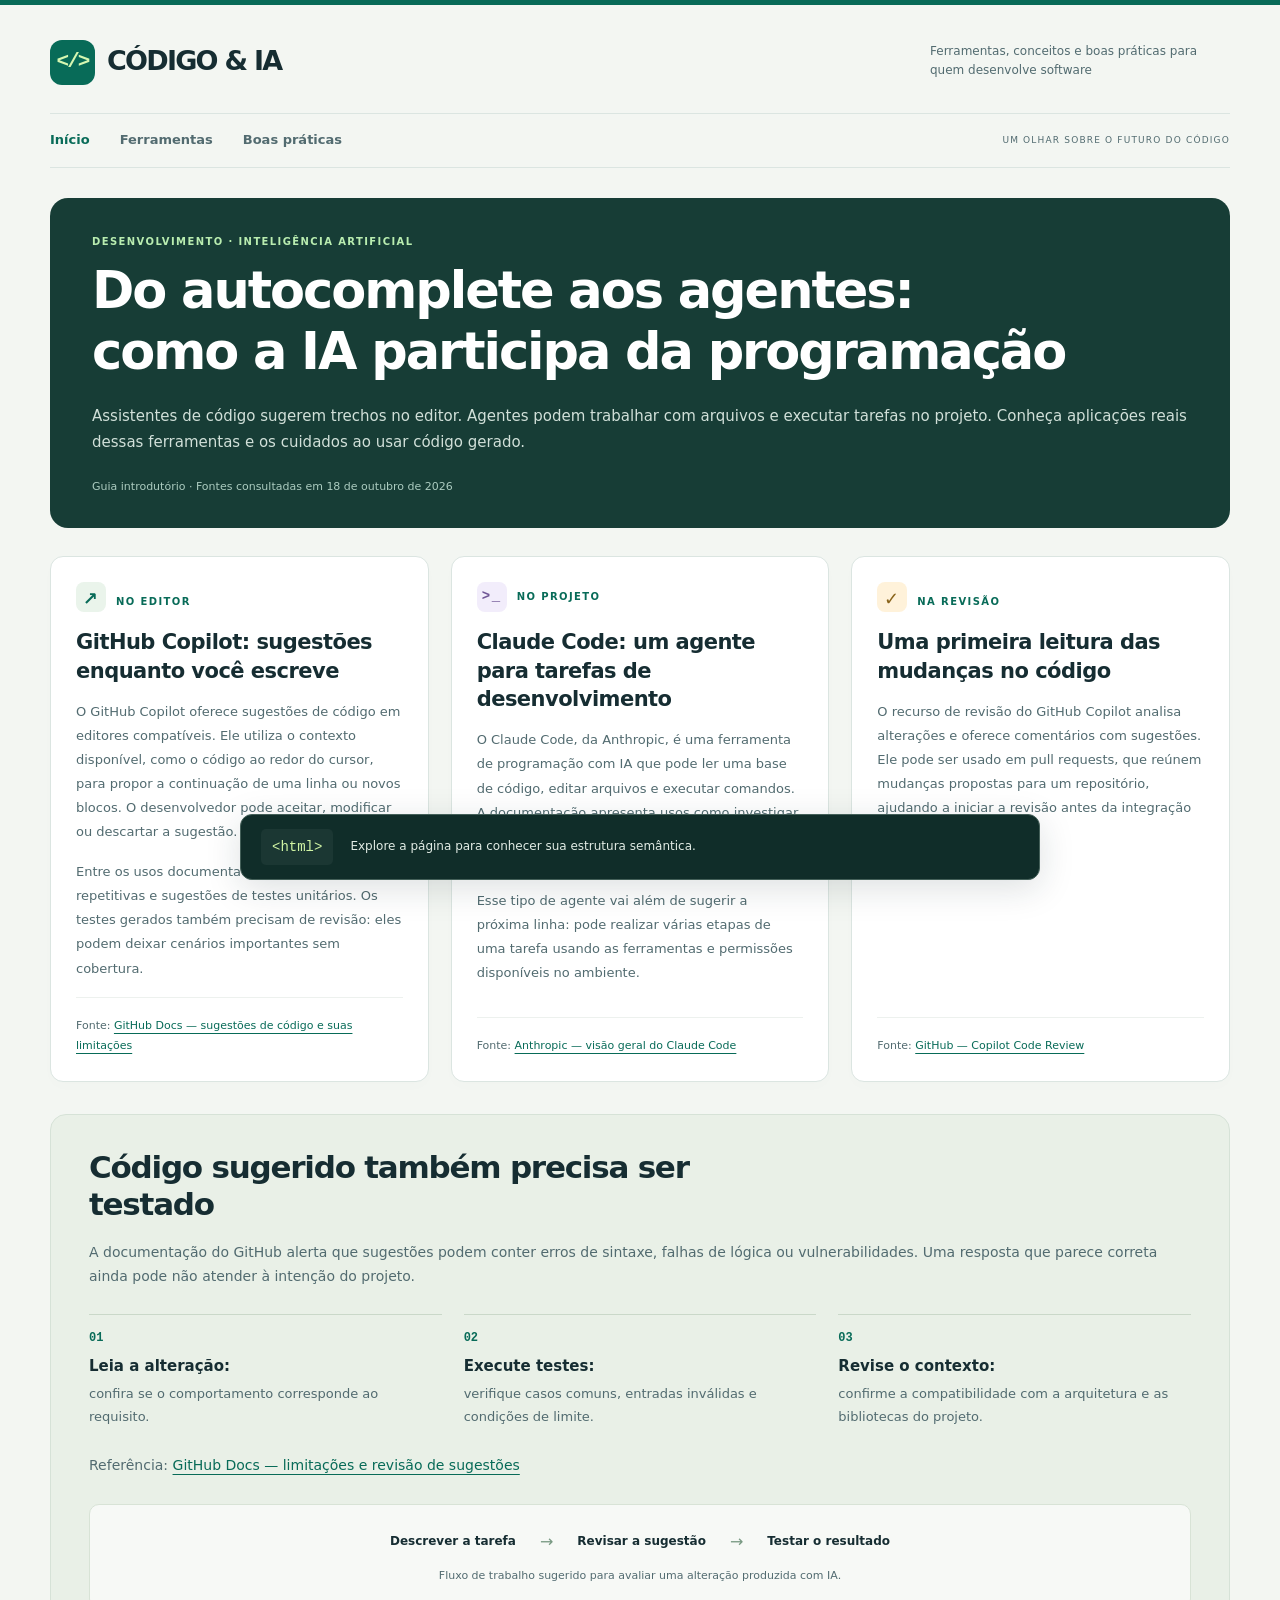
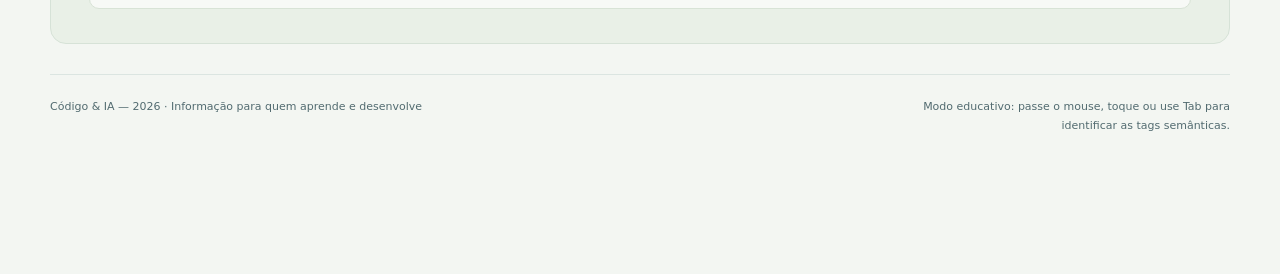
==== unidades-curriculares/uc2-construir-aplicacoes-frontend/Código Aula/index.html @ 323e8177 "revisão html semantico" ====
<!DOCTYPE html>
<html lang="pt-BR">
<head>
  <meta charset="UTF-8">
  <meta name="viewport" content="width=device-width, initial-scale=1.0">
  <meta name="description" content="Informações sobre ferramentas de IA para desenvolvimento, revisão de código e boas práticas, com fontes oficiais.">
  <title>Código & IA | Inteligência artificial no desenvolvimento</title>
  <link rel="stylesheet" href="style.css">
  <script src="script.js" defer></script>
</head>
<body>
  <div class="portal">
    <!-- Cabeçalho da página: apresenta o tema principal. -->
    <header id="inicio" data-tag="header" tabindex="0">
      <h1>CÓDIGO & IA</h1>
      <p>Ferramentas, conceitos e boas práticas para quem desenvolve software</p>
    </header>

    <!-- Navegação: reúne os links para as áreas da página. -->
    <nav aria-label="Navegação principal" data-tag="nav" tabindex="0">
      <a href="#inicio">Início</a><span aria-hidden="true">|</span>
      <a href="#conteudo">Ferramentas</a><span aria-hidden="true">|</span>
      <a href="#boas-praticas">Boas práticas</a>
    </nav>

    <!-- Conteúdo principal e único desta página. -->
    <main id="conteudo" data-tag="main" tabindex="0">
      <section aria-labelledby="titulo-tema" data-tag="section" tabindex="0">
        <p class="editoria">DESENVOLVIMENTO · INTELIGÊNCIA ARTIFICIAL</p>
        <h2 id="titulo-tema">Do autocomplete aos agentes: como a IA participa da programação</h2>
        <p>Assistentes de código sugerem trechos no editor. Agentes podem trabalhar com arquivos e executar tarefas no projeto. Conheça aplicações reais dessas ferramentas e os cuidados ao usar código gerado.</p>
        <p class="metadados">Guia introdutório · Fontes consultadas em <time datetime="2026-10-18">18 de outubro de 2026</time></p>

        <article data-tag="article" tabindex="0">
          <p class="editoria">NO EDITOR</p>
          <h3>GitHub Copilot: sugestões enquanto você escreve</h3>
          <p>O GitHub Copilot oferece sugestões de código em editores compatíveis. Ele utiliza o contexto disponível, como o código ao redor do cursor, para propor a continuação de uma linha ou novos blocos. O desenvolvedor pode aceitar, modificar ou descartar a sugestão.</p>
          <p>Entre os usos documentados estão tarefas repetitivas e sugestões de testes unitários. Os testes gerados também precisam de revisão: eles podem deixar cenários importantes sem cobertura.</p>
          <p class="fonte">Fonte: <a href="https://docs.github.com/en/copilot/responsible-use/inline-suggestions">GitHub Docs — sugestões de código e suas limitações</a></p>
        </article>

        <article data-tag="article" tabindex="0">
          <p class="editoria">NO PROJETO</p>
          <h3>Claude Code: um agente para tarefas de desenvolvimento</h3>
          <p>O Claude Code, da Anthropic, é uma ferramenta de programação com IA que pode ler uma base de código, editar arquivos e executar comandos. A documentação apresenta usos como investigar erros, implementar funcionalidades e automatizar tarefas de desenvolvimento.</p>
          <p>Esse tipo de agente vai além de sugerir a próxima linha: pode realizar várias etapas de uma tarefa usando as ferramentas e permissões disponíveis no ambiente.</p>
          <p class="fonte">Fonte: <a href="https://code.claude.com/docs/en/overview">Anthropic — visão geral do Claude Code</a></p>
        </article>

        <article data-tag="article" tabindex="0">
          <p class="editoria">NA REVISÃO</p>
          <h3>Uma primeira leitura das mudanças no código</h3>
          <p>O recurso de revisão do GitHub Copilot analisa alterações e oferece comentários com sugestões. Ele pode ser usado em pull requests, que reúnem mudanças propostas para um repositório, ajudando a iniciar a revisão antes da integração do código.</p>
          <p class="fonte">Fonte: <a href="https://github.com/features/copilot/code-review">GitHub — Copilot Code Review</a></p>
        </article>
      </section>

      <section id="boas-praticas" aria-labelledby="titulo-praticas" data-tag="section" tabindex="0">
        <h2 id="titulo-praticas">Código sugerido também precisa ser testado</h2>
        <p>A documentação do GitHub alerta que sugestões podem conter erros de sintaxe, falhas de lógica ou vulnerabilidades. Uma resposta que parece correta ainda pode não atender à intenção do projeto.</p>
        <ul>
          <li><strong>Leia a alteração:</strong> confira se o comportamento corresponde ao requisito.</li>
          <li><strong>Execute testes:</strong> verifique casos comuns, entradas inválidas e condições de limite.</li>
          <li><strong>Revise o contexto:</strong> confirme a compatibilidade com a arquitetura e as bibliotecas do projeto.</li>
        </ul>
        <p class="fonte">Referência: <a href="https://docs.github.com/en/copilot/responsible-use/inline-suggestions#7-limitations">GitHub Docs — limitações e revisão de sugestões</a></p>
        <figure data-tag="figure" tabindex="0">
          <div class="fluxo" aria-label="Etapas: descrever a tarefa, revisar a sugestão e testar o resultado">
            <span>Descrever a tarefa</span><b aria-hidden="true">→</b>
            <span>Revisar a sugestão</span><b aria-hidden="true">→</b>
            <span>Testar o resultado</span>
          </div>
          <figcaption data-tag="figcaption" tabindex="0">Fluxo de trabalho sugerido para avaliar uma alteração produzida com IA.</figcaption>
        </figure>
      </section>
    </main>

    <!-- Rodapé: informações sobre a página. -->
    <footer id="sobre" data-tag="footer" tabindex="0">
      <p>Código & IA — 2026 · Informação para quem aprende e desenvolve</p>
      <p class="dica">Modo educativo: passe o mouse, toque ou use Tab para identificar as tags semânticas.</p>
    </footer>
  </div>

  <!-- O painel fica fora dos elementos inspecionados para evitar interferências. -->
  <div id="inspector" class="inspector" role="status" aria-live="polite" aria-atomic="true">
    <code id="tag-atual">&lt;html&gt;</code>
    <span id="explicacao">Explore a página para conhecer sua estrutura semântica.</span>
  </div>
</body>
</html>
---- unidades-curriculares/uc2-construir-aplicacoes-frontend/Código Aula/style.css ----
:root {
  --ink: #162d32;
  --muted: #526b70;
  --green: #086b58;
  --line: #dbe5e1;
  --paper: #ffffff;
}
* { box-sizing: border-box; }
html { scroll-behavior: smooth; scroll-padding-top: 24px; }
body { margin: 0; padding: 0 28px 116px; background: #f3f6f2; color: var(--ink); font-family: "Segoe UI", system-ui, sans-serif; line-height: 1.75; }
body::before { content: ""; position: absolute; top: 0; left: 0; right: 0; height: 5px; background: var(--green); }
.portal { max-width: 1180px; margin: auto; }
header { padding: 37px 0 28px; display: flex; align-items: center; justify-content: space-between; gap: 32px; }
h1 { font-size: 27px; font-weight: 850; letter-spacing: -.065em; margin: 0; white-space: nowrap; }
h1::before { content: "</>"; display: inline-grid; place-items: center; width: 45px; height: 45px; margin-right: 12px; border-radius: 12px; background: var(--green); color: #d6f7b1; font-family: monospace; font-size: 21px; letter-spacing: -2px; vertical-align: middle; }
header p { max-width: 300px; font-size: 12px; line-height: 1.6; color: var(--muted); margin: 0; }
nav { display: flex; gap: 30px; align-items: center; padding: 15px 0; border-top: 1px solid var(--line); border-bottom: 1px solid var(--line); font-size: 13px; }
nav > span { display: none; }
nav a { text-decoration: none; color: var(--muted); font-weight: 600; }
nav a:first-child { color: var(--green); }
nav a:hover { color: var(--green); }
nav::after { content: "UM OLHAR SOBRE O FUTURO DO CÓDIGO"; margin-left: auto; color: var(--muted); font-size: 9px; letter-spacing: .13em; }
main { padding: 30px 0 0; }
section:first-child { display: grid; grid-template-columns: repeat(3, minmax(0, 1fr)); gap: 0 22px; }
section:first-child > .editoria,
section:first-child > h2,
section:first-child > p { grid-column: 1 / -1; }
section:first-child > .editoria { background: #173d36; color: #b9edb0; padding: 35px 42px 10px; border-radius: 18px 18px 0 0; margin: 0; }
h2 { margin: 0 0 16px; font-size: 31px; line-height: 1.2; font-weight: 750; letter-spacing: -.04em; }
section:first-child > h2 { background: #173d36; color: #fff; font-size: clamp(30px, 4.1vw, 51px); padding: 0 42px 20px; margin: 0; text-wrap: balance; }
section:first-child > p:not(.editoria):not(.metadados) { background: #173d36; color: #d1e0d9; padding: 0 42px 22px; margin: 0; font-size: 15px; }
section:first-child > .metadados { background: #173d36; color: #acccc0; padding: 0 42px 32px; margin: 0 0 28px; border-radius: 0 0 18px 18px; font-size: 11px; }
p { margin: 0 0 16px; }
.editoria { font-size: 10px; font-weight: 750; letter-spacing: .14em; color: var(--green); }
article { display: flex; flex-direction: column; padding: 25px; background: var(--paper); border: 1px solid var(--line); border-radius: 13px; box-shadow: 0 5px 14px #173d3603; transition: transform .2s ease, box-shadow .2s ease; }
article:hover { transform: translateY(-4px); box-shadow: 0 12px 28px #173d3610; }
article > .editoria::before { content: "↗"; display: inline-grid; place-items: center; width: 30px; height: 30px; margin-right: 10px; border-radius: 8px; background: #eaf4eb; font-size: 18px; }
article:nth-of-type(2) > .editoria::before { content: ">_"; background: #f2edfb; color: #705696; font-family: monospace; font-size: 14px; }
article:nth-of-type(3) > .editoria::before { content: "✓"; background: #fff2da; color: #896319; }
h3 { margin: 0 0 15px; font-size: 21px; line-height: 1.35; letter-spacing: -.025em; }
article p { color: var(--muted); font-size: 13px; line-height: 1.85; }
.fonte { font-size: 11px; color: var(--muted); }
article .fonte { margin: auto 0 0; padding-top: 18px; border-top: 1px solid #edf1ee; }
a { color: var(--green); text-underline-offset: 4px; text-decoration-thickness: 1px; }
a:hover { color: #123e34; }
a:focus-visible { outline: 3px solid #0a8270; outline-offset: 5px; border-radius: 2px; }
#boas-praticas { margin-top: 32px; padding: 34px 38px; border: 1px solid #d6e2d7; border-radius: 16px; background: #e9f0e7; }
#boas-praticas h2 { max-width: 650px; }
#boas-praticas > p { font-size: 14px; color: var(--muted); }
ul { display: grid; grid-template-columns: repeat(3, minmax(0, 1fr)); gap: 22px; padding: 0; margin: 25px 0; list-style: none; counter-reset: steps; }
li { counter-increment: steps; font-size: 13px; color: var(--muted); border-top: 1px solid #cad8c9; padding-top: 16px; }
li::before { content: "0" counter(steps); display: block; color: var(--green); font: 600 12px monospace; margin-bottom: 8px; }
li strong { color: var(--ink); display: block; font-size: 15px; margin-bottom: 4px; }
figure { margin: 26px 0 0; padding: 23px; background: #ffffffa6; border: 1px solid #d8e3d6; border-radius: 10px; text-align: center; }
.fluxo { display: flex; justify-content: center; align-items: center; gap: 24px; }
.fluxo span { font-size: 12px; font-weight: 650; }
.fluxo b { color: #789982; font-weight: 400; }
figcaption { font-size: 11px; color: var(--muted); margin-top: 10px; }
footer { display: flex; justify-content: space-between; gap: 25px; margin-top: 30px; padding: 22px 0; border-top: 1px solid var(--line); font-size: 11px; color: var(--muted); }
footer p { margin: 0; max-width: 460px; }
footer .dica { max-width: 330px; text-align: right; }
[data-tag] { position: relative; scroll-margin-top: 24px; }
[data-tag].selecionado, [data-tag]:focus-visible { outline: 2px dashed #0a8270; outline-offset: 5px; }
.inspector { position: fixed; bottom: 20px; left: 50%; transform: translateX(-50%); width: min(800px, calc(100% - 32px)); display: flex; align-items: center; gap: 17px; padding: 14px 20px; background: #102d29; border: 1px solid #446059; border-radius: 12px; color: #e2ece5; box-shadow: 0 8px 35px #132c3225; z-index: 10; pointer-events: none; font-size: 12px; }
.inspector code { color: #d1f5a4; background: #ffffff0c; padding: 6px 11px; border-radius: 5px; font-size: 14px; white-space: nowrap; }
@media (max-width: 850px) {
  section:first-child { grid-template-columns: 1fr; gap: 16px; }
  section:first-child > .editoria, section:first-child > h2, section:first-child > p { margin: 0; }
  section:first-child { row-gap: 0; }
  article { margin-top: 18px; }
  nav::after { display: none; }
  ul { gap: 15px; }
}
@media (max-width: 560px) {
  body { padding: 0 18px 145px; }
  header { flex-direction: column; align-items: flex-start; gap: 12px; padding: 27px 0 22px; }
  header p { max-width: 100%; }
  nav { gap: 24px; font-size: 12px; }
  main { padding-top: 22px; }
  section:first-child > .editoria { padding: 26px 23px 12px; font-size: 9px; }
  section:first-child > h2 { padding: 0 23px 20px; font-size: 32px; }
  section:first-child > p:not(.editoria):not(.metadados) { padding: 0 23px 20px; font-size: 14px; }
  section:first-child > .metadados { padding: 0 23px 25px; font-size: 10px; }
  article { padding: 23px; }
  #boas-praticas { padding: 26px 23px; }
  h2 { font-size: 27px; }
  ul { grid-template-columns: 1fr; }
  .fluxo { flex-direction: column; gap: 8px; }
  .fluxo b { transform: rotate(90deg); }
  footer { flex-direction: column; gap: 10px; }
  footer .dica { text-align: left; }
  .inspector { align-items: flex-start; flex-direction: column; gap: 8px; bottom: 12px; padding: 13px 16px; }
}
@media (prefers-reduced-motion: reduce) {
  html { scroll-behavior: auto; }
  article { transition: none; }
  article:hover { transform: none; }
}
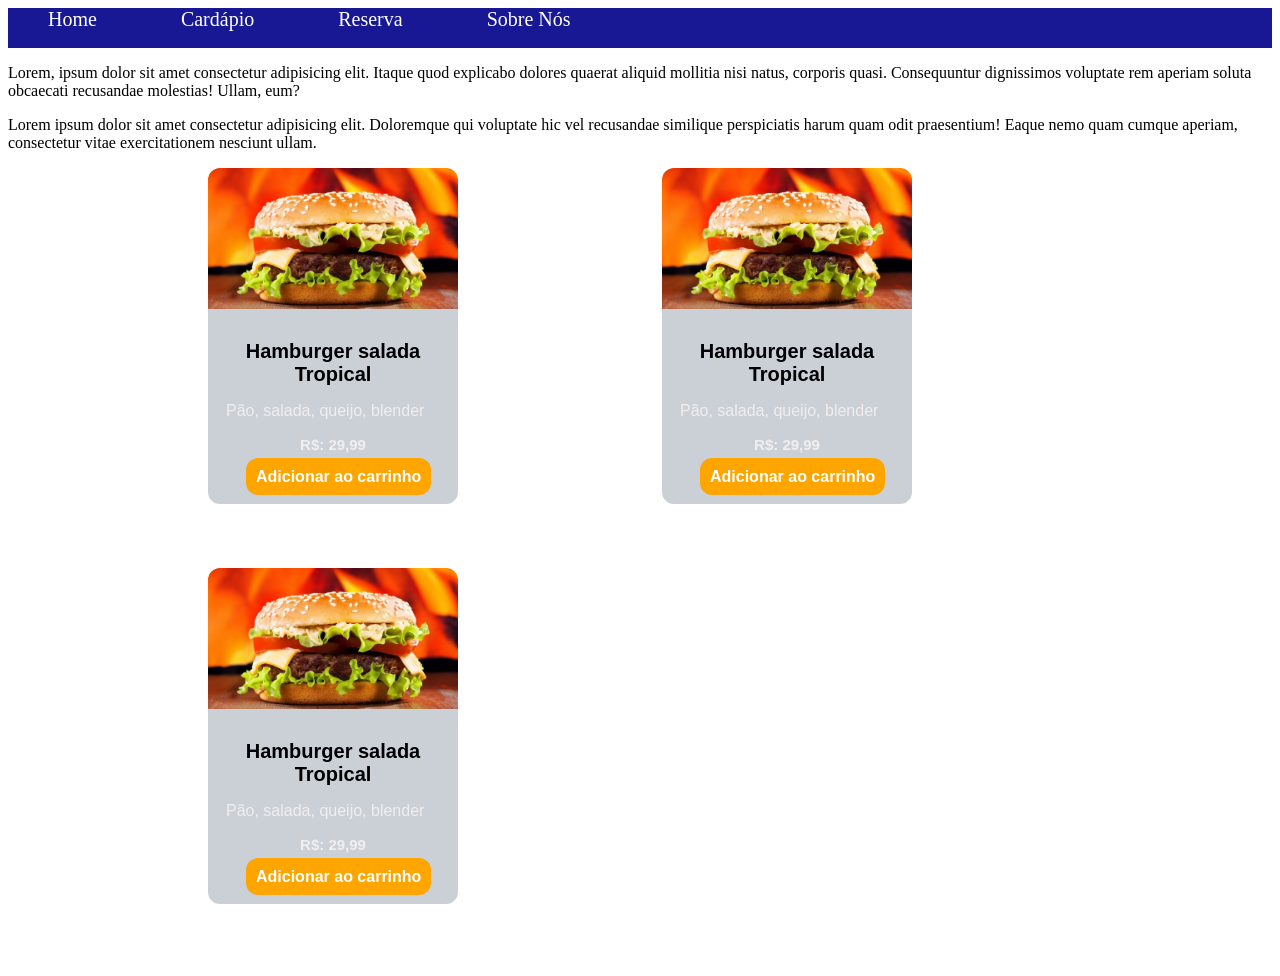
==== commit 9ec6e37b: "Add files via upload Aula card" ====
--- a/unidades-curriculares/uc2-construir-aplicacoes-frontend/Código Aula/index.html
+++ b/unidades-curriculares/uc2-construir-aplicacoes-frontend/Código Aula/index.html
@@ -1,91 +1,62 @@
-<!DOCTYPE html>
-<html lang="pt-BR">
-<head>
-  <meta charset="UTF-8">
-  <meta name="viewport" content="width=device-width, initial-scale=1.0">
-  <meta name="description" content="Informações sobre ferramentas de IA para desenvolvimento, revisão de código e boas práticas, com fontes oficiais.">
-  <title>Código & IA | Inteligência artificial no desenvolvimento</title>
-  <link rel="stylesheet" href="style.css">
-  <script src="script.js" defer></script>
-</head>
-<body>
-  <div class="portal">
-    <!-- Cabeçalho da página: apresenta o tema principal. -->
-    <header id="inicio" data-tag="header" tabindex="0">
-      <h1>CÓDIGO & IA</h1>
-      <p>Ferramentas, conceitos e boas práticas para quem desenvolve software</p>
-    </header>
-
-    <!-- Navegação: reúne os links para as áreas da página. -->
-    <nav aria-label="Navegação principal" data-tag="nav" tabindex="0">
-      <a href="#inicio">Início</a><span aria-hidden="true">|</span>
-      <a href="#conteudo">Ferramentas</a><span aria-hidden="true">|</span>
-      <a href="#boas-praticas">Boas práticas</a>
-    </nav>
-
-    <!-- Conteúdo principal e único desta página. -->
-    <main id="conteudo" data-tag="main" tabindex="0">
-      <section aria-labelledby="titulo-tema" data-tag="section" tabindex="0">
-        <p class="editoria">DESENVOLVIMENTO · INTELIGÊNCIA ARTIFICIAL</p>
-        <h2 id="titulo-tema">Do autocomplete aos agentes: como a IA participa da programação</h2>
-        <p>Assistentes de código sugerem trechos no editor. Agentes podem trabalhar com arquivos e executar tarefas no projeto. Conheça aplicações reais dessas ferramentas e os cuidados ao usar código gerado.</p>
-        <p class="metadados">Guia introdutório · Fontes consultadas em <time datetime="2026-10-18">18 de outubro de 2026</time></p>
-
-        <article data-tag="article" tabindex="0">
-          <p class="editoria">NO EDITOR</p>
-          <h3>GitHub Copilot: sugestões enquanto você escreve</h3>
-          <p>O GitHub Copilot oferece sugestões de código em editores compatíveis. Ele utiliza o contexto disponível, como o código ao redor do cursor, para propor a continuação de uma linha ou novos blocos. O desenvolvedor pode aceitar, modificar ou descartar a sugestão.</p>
-          <p>Entre os usos documentados estão tarefas repetitivas e sugestões de testes unitários. Os testes gerados também precisam de revisão: eles podem deixar cenários importantes sem cobertura.</p>
-          <p class="fonte">Fonte: <a href="https://docs.github.com/en/copilot/responsible-use/inline-suggestions">GitHub Docs — sugestões de código e suas limitações</a></p>
-        </article>
-
-        <article data-tag="article" tabindex="0">
-          <p class="editoria">NO PROJETO</p>
-          <h3>Claude Code: um agente para tarefas de desenvolvimento</h3>
-          <p>O Claude Code, da Anthropic, é uma ferramenta de programação com IA que pode ler uma base de código, editar arquivos e executar comandos. A documentação apresenta usos como investigar erros, implementar funcionalidades e automatizar tarefas de desenvolvimento.</p>
-          <p>Esse tipo de agente vai além de sugerir a próxima linha: pode realizar várias etapas de uma tarefa usando as ferramentas e permissões disponíveis no ambiente.</p>
-          <p class="fonte">Fonte: <a href="https://code.claude.com/docs/en/overview">Anthropic — visão geral do Claude Code</a></p>
-        </article>
-
-        <article data-tag="article" tabindex="0">
-          <p class="editoria">NA REVISÃO</p>
-          <h3>Uma primeira leitura das mudanças no código</h3>
-          <p>O recurso de revisão do GitHub Copilot analisa alterações e oferece comentários com sugestões. Ele pode ser usado em pull requests, que reúnem mudanças propostas para um repositório, ajudando a iniciar a revisão antes da integração do código.</p>
-          <p class="fonte">Fonte: <a href="https://github.com/features/copilot/code-review">GitHub — Copilot Code Review</a></p>
-        </article>
-      </section>
-
-      <section id="boas-praticas" aria-labelledby="titulo-praticas" data-tag="section" tabindex="0">
-        <h2 id="titulo-praticas">Código sugerido também precisa ser testado</h2>
-        <p>A documentação do GitHub alerta que sugestões podem conter erros de sintaxe, falhas de lógica ou vulnerabilidades. Uma resposta que parece correta ainda pode não atender à intenção do projeto.</p>
-        <ul>
-          <li><strong>Leia a alteração:</strong> confira se o comportamento corresponde ao requisito.</li>
-          <li><strong>Execute testes:</strong> verifique casos comuns, entradas inválidas e condições de limite.</li>
-          <li><strong>Revise o contexto:</strong> confirme a compatibilidade com a arquitetura e as bibliotecas do projeto.</li>
-        </ul>
-        <p class="fonte">Referência: <a href="https://docs.github.com/en/copilot/responsible-use/inline-suggestions#7-limitations">GitHub Docs — limitações e revisão de sugestões</a></p>
-        <figure data-tag="figure" tabindex="0">
-          <div class="fluxo" aria-label="Etapas: descrever a tarefa, revisar a sugestão e testar o resultado">
-            <span>Descrever a tarefa</span><b aria-hidden="true">→</b>
-            <span>Revisar a sugestão</span><b aria-hidden="true">→</b>
-            <span>Testar o resultado</span>
-          </div>
-          <figcaption data-tag="figcaption" tabindex="0">Fluxo de trabalho sugerido para avaliar uma alteração produzida com IA.</figcaption>
-        </figure>
-      </section>
-    </main>
-
-    <!-- Rodapé: informações sobre a página. -->
-    <footer id="sobre" data-tag="footer" tabindex="0">
-      <p>Código & IA — 2026 · Informação para quem aprende e desenvolve</p>
-      <p class="dica">Modo educativo: passe o mouse, toque ou use Tab para identificar as tags semânticas.</p>
-    </footer>
-  </div>
-
-  <!-- O painel fica fora dos elementos inspecionados para evitar interferências. -->
-  <div id="inspector" class="inspector" role="status" aria-live="polite" aria-atomic="true">
-    <code id="tag-atual">&lt;html&gt;</code>
-    <span id="explicacao">Explore a página para conhecer sua estrutura semântica.</span>
-  </div>
-</body>
-</html>
+<html lang="pt-br">
+
+<head>
+    <meta charset="UTF-8">
+    <meta name="viewport" content="width=device-width, initial-scale=1.0">
+    <title>Aprendedo CSS</title>
+    <link rel="stylesheet" href="style.css">
+</head>
+
+<body>
+    <div class="Menu">
+        <a href="">Home</a>
+        <a href="">Cardápio</a>
+        <a href="">Reserva</a>
+        <a href="">Sobre Nós</a>
+    </div>
+    <p>Lorem, ipsum dolor sit amet consectetur adipisicing elit. Itaque quod explicabo dolores quaerat aliquid mollitia
+        nisi natus, corporis quasi. Consequuntur dignissimos voluptate rem aperiam soluta obcaecati recusandae
+        molestias! Ullam, eum?</p>
+    <p>Lorem ipsum dolor sit amet consectetur adipisicing elit. Doloremque qui voluptate hic vel recusandae similique
+        perspiciatis harum quam odit praesentium! Eaque nemo quam cumque aperiam, consectetur vitae exercitationem
+        nesciunt ullam.</p>
+
+
+
+    <div class="card">
+        <div class="imagem">
+            <img src="x-salada-classico.webp" alt="foto do hambuger">
+        </div>
+        <div class="conteudo">
+            <h1>Hamburger salada Tropical</h1>
+            <p>Pão, salada, queijo, blender</p>
+            <p class="preco">R$: 29,99</p>
+            <a href="" class="botao">Adicionar ao carrinho</a>
+        </div>
+    </div>
+    <div class="card">
+        <div class="imagem">
+            <img src="x-salada-classico.webp" alt="foto do hambuger">
+        </div>
+        <div class="conteudo">
+            <h1>Hamburger salada Tropical</h1>
+            <p>Pão, salada, queijo, blender</p>
+            <p class="preco">R$: 29,99</p>
+            <a href="" class="botao">Adicionar ao carrinho</a>
+        </div>
+    </div>
+    <div class="card">
+        <div class="imagem">
+            <img src="x-salada-classico.webp" alt="foto do hambuger">
+        </div>
+        <div class="conteudo">
+            <h1>Hamburger salada Tropical</h1>
+            <p>Pão, salada, queijo, blender</p>
+            <p class="preco">R$: 29,99</p>
+            <a href="" class="botao">Adicionar ao carrinho</a>
+        </div>
+    </div>
+
+</body>
+
+</html>
--- a/unidades-curriculares/uc2-construir-aplicacoes-frontend/Código Aula/style.css
+++ b/unidades-curriculares/uc2-construir-aplicacoes-frontend/Código Aula/style.css
@@ -1,98 +1,70 @@
-:root {
-  --ink: #162d32;
-  --muted: #526b70;
-  --green: #086b58;
-  --line: #dbe5e1;
-  --paper: #ffffff;
-}
-* { box-sizing: border-box; }
-html { scroll-behavior: smooth; scroll-padding-top: 24px; }
-body { margin: 0; padding: 0 28px 116px; background: #f3f6f2; color: var(--ink); font-family: "Segoe UI", system-ui, sans-serif; line-height: 1.75; }
-body::before { content: ""; position: absolute; top: 0; left: 0; right: 0; height: 5px; background: var(--green); }
-.portal { max-width: 1180px; margin: auto; }
-header { padding: 37px 0 28px; display: flex; align-items: center; justify-content: space-between; gap: 32px; }
-h1 { font-size: 27px; font-weight: 850; letter-spacing: -.065em; margin: 0; white-space: nowrap; }
-h1::before { content: "</>"; display: inline-grid; place-items: center; width: 45px; height: 45px; margin-right: 12px; border-radius: 12px; background: var(--green); color: #d6f7b1; font-family: monospace; font-size: 21px; letter-spacing: -2px; vertical-align: middle; }
-header p { max-width: 300px; font-size: 12px; line-height: 1.6; color: var(--muted); margin: 0; }
-nav { display: flex; gap: 30px; align-items: center; padding: 15px 0; border-top: 1px solid var(--line); border-bottom: 1px solid var(--line); font-size: 13px; }
-nav > span { display: none; }
-nav a { text-decoration: none; color: var(--muted); font-weight: 600; }
-nav a:first-child { color: var(--green); }
-nav a:hover { color: var(--green); }
-nav::after { content: "UM OLHAR SOBRE O FUTURO DO CÓDIGO"; margin-left: auto; color: var(--muted); font-size: 9px; letter-spacing: .13em; }
-main { padding: 30px 0 0; }
-section:first-child { display: grid; grid-template-columns: repeat(3, minmax(0, 1fr)); gap: 0 22px; }
-section:first-child > .editoria,
-section:first-child > h2,
-section:first-child > p { grid-column: 1 / -1; }
-section:first-child > .editoria { background: #173d36; color: #b9edb0; padding: 35px 42px 10px; border-radius: 18px 18px 0 0; margin: 0; }
-h2 { margin: 0 0 16px; font-size: 31px; line-height: 1.2; font-weight: 750; letter-spacing: -.04em; }
-section:first-child > h2 { background: #173d36; color: #fff; font-size: clamp(30px, 4.1vw, 51px); padding: 0 42px 20px; margin: 0; text-wrap: balance; }
-section:first-child > p:not(.editoria):not(.metadados) { background: #173d36; color: #d1e0d9; padding: 0 42px 22px; margin: 0; font-size: 15px; }
-section:first-child > .metadados { background: #173d36; color: #acccc0; padding: 0 42px 32px; margin: 0 0 28px; border-radius: 0 0 18px 18px; font-size: 11px; }
-p { margin: 0 0 16px; }
-.editoria { font-size: 10px; font-weight: 750; letter-spacing: .14em; color: var(--green); }
-article { display: flex; flex-direction: column; padding: 25px; background: var(--paper); border: 1px solid var(--line); border-radius: 13px; box-shadow: 0 5px 14px #173d3603; transition: transform .2s ease, box-shadow .2s ease; }
-article:hover { transform: translateY(-4px); box-shadow: 0 12px 28px #173d3610; }
-article > .editoria::before { content: "↗"; display: inline-grid; place-items: center; width: 30px; height: 30px; margin-right: 10px; border-radius: 8px; background: #eaf4eb; font-size: 18px; }
-article:nth-of-type(2) > .editoria::before { content: ">_"; background: #f2edfb; color: #705696; font-family: monospace; font-size: 14px; }
-article:nth-of-type(3) > .editoria::before { content: "✓"; background: #fff2da; color: #896319; }
-h3 { margin: 0 0 15px; font-size: 21px; line-height: 1.35; letter-spacing: -.025em; }
-article p { color: var(--muted); font-size: 13px; line-height: 1.85; }
-.fonte { font-size: 11px; color: var(--muted); }
-article .fonte { margin: auto 0 0; padding-top: 18px; border-top: 1px solid #edf1ee; }
-a { color: var(--green); text-underline-offset: 4px; text-decoration-thickness: 1px; }
-a:hover { color: #123e34; }
-a:focus-visible { outline: 3px solid #0a8270; outline-offset: 5px; border-radius: 2px; }
-#boas-praticas { margin-top: 32px; padding: 34px 38px; border: 1px solid #d6e2d7; border-radius: 16px; background: #e9f0e7; }
-#boas-praticas h2 { max-width: 650px; }
-#boas-praticas > p { font-size: 14px; color: var(--muted); }
-ul { display: grid; grid-template-columns: repeat(3, minmax(0, 1fr)); gap: 22px; padding: 0; margin: 25px 0; list-style: none; counter-reset: steps; }
-li { counter-increment: steps; font-size: 13px; color: var(--muted); border-top: 1px solid #cad8c9; padding-top: 16px; }
-li::before { content: "0" counter(steps); display: block; color: var(--green); font: 600 12px monospace; margin-bottom: 8px; }
-li strong { color: var(--ink); display: block; font-size: 15px; margin-bottom: 4px; }
-figure { margin: 26px 0 0; padding: 23px; background: #ffffffa6; border: 1px solid #d8e3d6; border-radius: 10px; text-align: center; }
-.fluxo { display: flex; justify-content: center; align-items: center; gap: 24px; }
-.fluxo span { font-size: 12px; font-weight: 650; }
-.fluxo b { color: #789982; font-weight: 400; }
-figcaption { font-size: 11px; color: var(--muted); margin-top: 10px; }
-footer { display: flex; justify-content: space-between; gap: 25px; margin-top: 30px; padding: 22px 0; border-top: 1px solid var(--line); font-size: 11px; color: var(--muted); }
-footer p { margin: 0; max-width: 460px; }
-footer .dica { max-width: 330px; text-align: right; }
-[data-tag] { position: relative; scroll-margin-top: 24px; }
-[data-tag].selecionado, [data-tag]:focus-visible { outline: 2px dashed #0a8270; outline-offset: 5px; }
-.inspector { position: fixed; bottom: 20px; left: 50%; transform: translateX(-50%); width: min(800px, calc(100% - 32px)); display: flex; align-items: center; gap: 17px; padding: 14px 20px; background: #102d29; border: 1px solid #446059; border-radius: 12px; color: #e2ece5; box-shadow: 0 8px 35px #132c3225; z-index: 10; pointer-events: none; font-size: 12px; }
-.inspector code { color: #d1f5a4; background: #ffffff0c; padding: 6px 11px; border-radius: 5px; font-size: 14px; white-space: nowrap; }
-@media (max-width: 850px) {
-  section:first-child { grid-template-columns: 1fr; gap: 16px; }
-  section:first-child > .editoria, section:first-child > h2, section:first-child > p { margin: 0; }
-  section:first-child { row-gap: 0; }
-  article { margin-top: 18px; }
-  nav::after { display: none; }
-  ul { gap: 15px; }
-}
-@media (max-width: 560px) {
-  body { padding: 0 18px 145px; }
-  header { flex-direction: column; align-items: flex-start; gap: 12px; padding: 27px 0 22px; }
-  header p { max-width: 100%; }
-  nav { gap: 24px; font-size: 12px; }
-  main { padding-top: 22px; }
-  section:first-child > .editoria { padding: 26px 23px 12px; font-size: 9px; }
-  section:first-child > h2 { padding: 0 23px 20px; font-size: 32px; }
-  section:first-child > p:not(.editoria):not(.metadados) { padding: 0 23px 20px; font-size: 14px; }
-  section:first-child > .metadados { padding: 0 23px 25px; font-size: 10px; }
-  article { padding: 23px; }
-  #boas-praticas { padding: 26px 23px; }
-  h2 { font-size: 27px; }
-  ul { grid-template-columns: 1fr; }
-  .fluxo { flex-direction: column; gap: 8px; }
-  .fluxo b { transform: rotate(90deg); }
-  footer { flex-direction: column; gap: 10px; }
-  footer .dica { text-align: left; }
-  .inspector { align-items: flex-start; flex-direction: column; gap: 8px; bottom: 12px; padding: 13px 16px; }
-}
-@media (prefers-reduced-motion: reduce) {
-  html { scroll-behavior: auto; }
-  article { transition: none; }
-  article:hover { transform: none; }
-}
+.card {
+    margin-left: 200px;
+    height: 400px;
+    width: 250px;
+    display: inline-block;
+
+}
+
+img {
+    width: 100%;
+    border-radius: 12px 12px 0px 0px;
+
+}
+
+.conteudo {
+    font-family: Arial, Helvetica, sans-serif;
+    padding: 15px;
+    background: rgb(203, 208, 214);
+    border: 3px solid rgb(203, 208, 214);
+    border-radius: 0px 0px 12px 12px;
+}
+
+.conteudo h1 {
+    text-align: center;
+    font-size: 20px;
+}
+
+.conteudo p {
+    color: rgb(242, 238, 238);
+}
+
+.preco {
+    text-align: center;
+    font-size: 15px;
+    font-weight: 800;
+    color: black;
+}
+
+.botao {
+    background: orange;
+    text-decoration: none;
+    padding: 10px;
+    border-radius: 12px;
+    margin-left: 20px;
+    color: white;
+    font-weight: bold;
+}
+
+.botao:hover {
+    background: orangered;
+    padding: 12px;
+}
+
+.menu {
+    background: rgb(24, 24, 148);
+    height: 40px;
+    display: inline-block;
+    width: 100%;
+    
+
+}
+
+.menu a {
+    color: white;
+    text-decoration: none;
+    padding: 40px;
+    font-size: 20px;
+    
+   
+}
